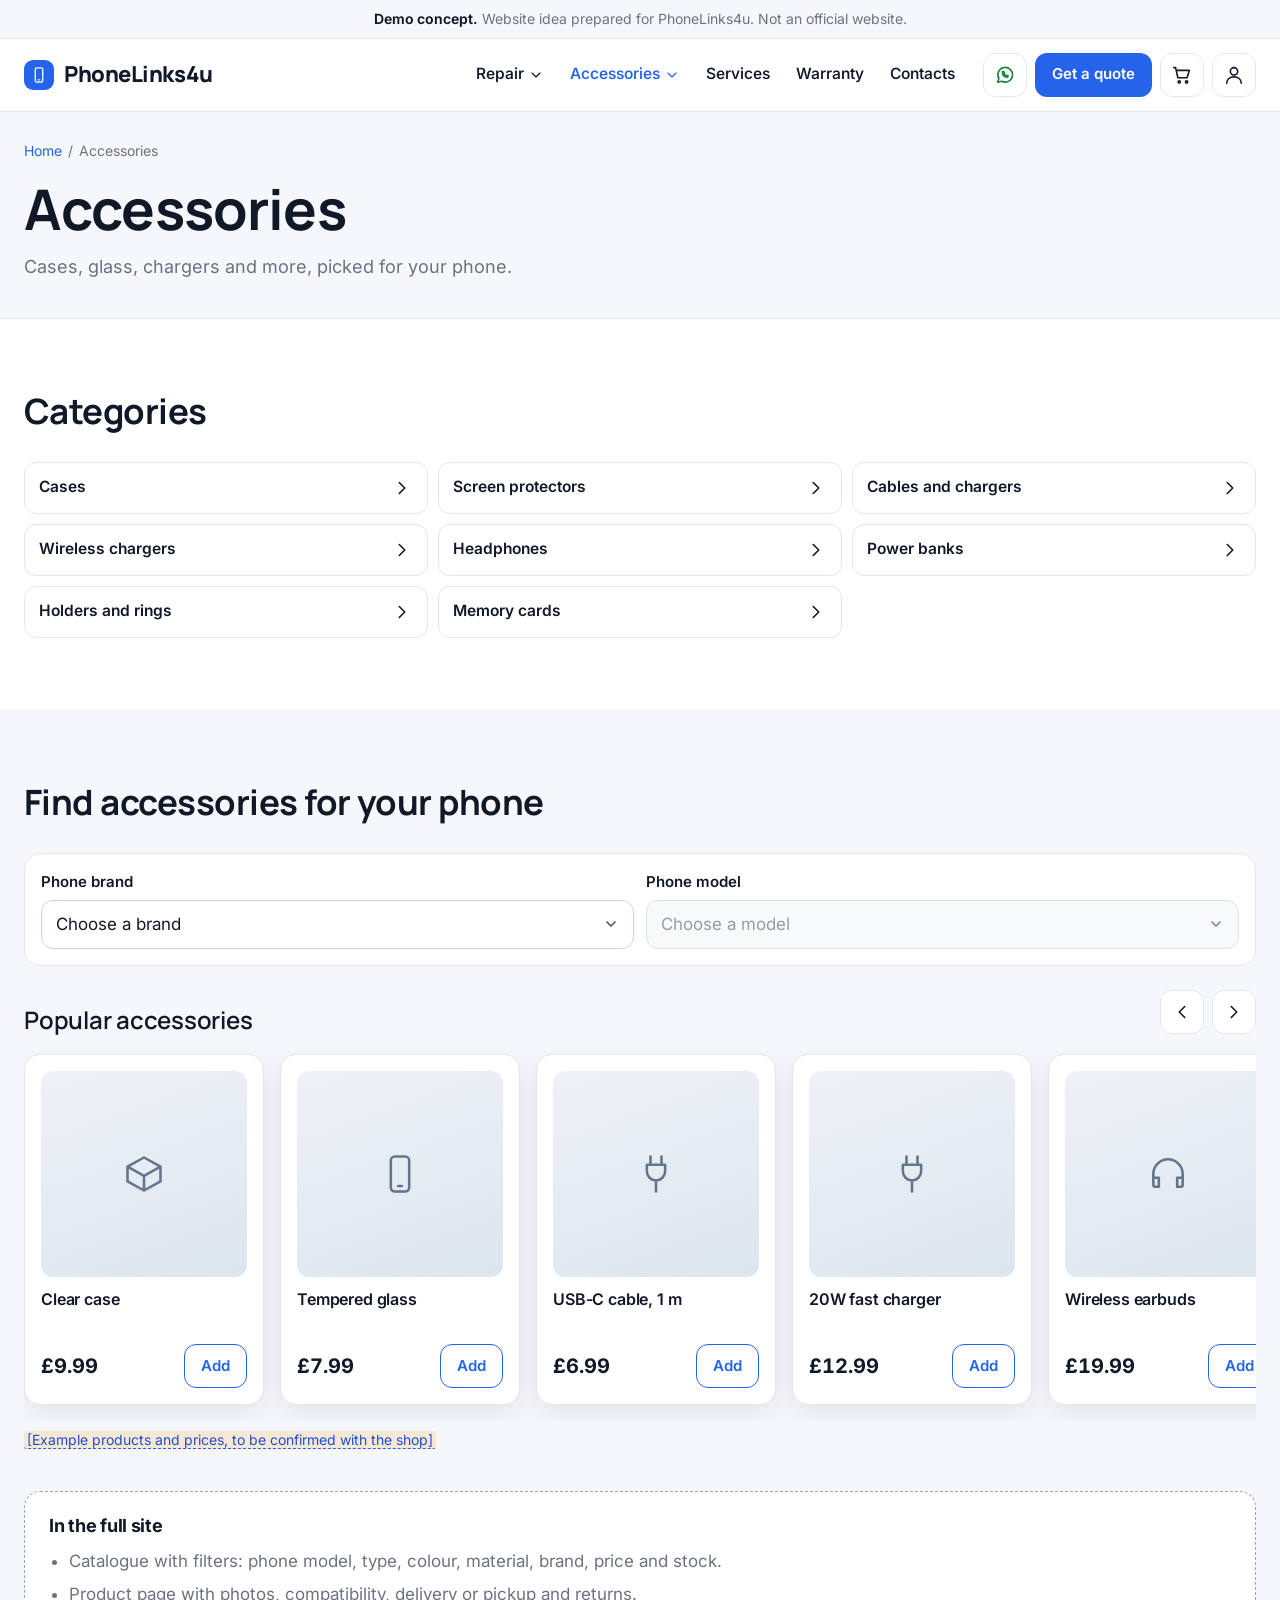
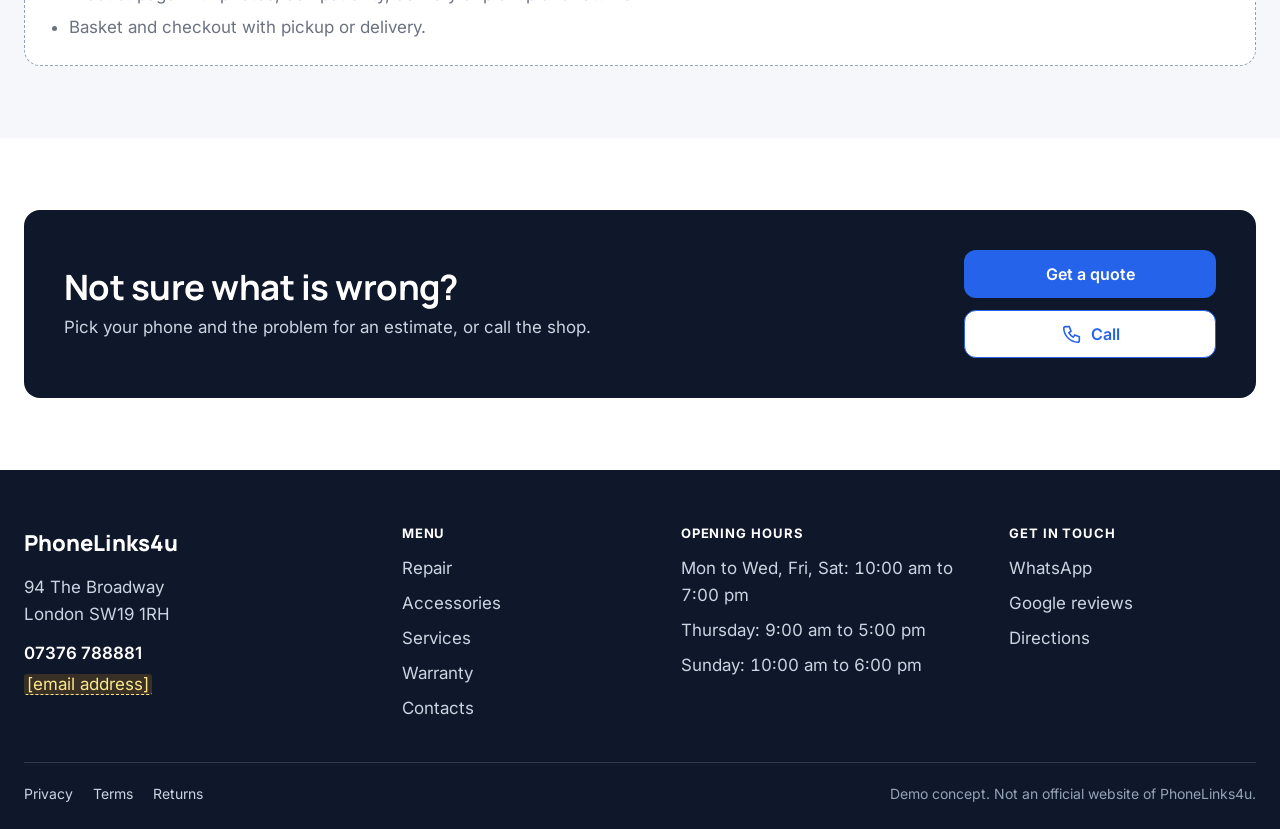
==== accessories/index.html @ e5e83dd7 "Add PhoneLinks4u demo static site for GitHub Pages. Co-authored-by: Cursor <cursoragent@cursor.com>" ====
<!doctype html>
<html lang="en-GB">
<head>
<meta charset="utf-8">
<meta name="viewport" content="width=device-width, initial-scale=1">
<meta name="robots" content="noindex, nofollow">
<meta name="theme-color" content="#0F172A">
<title>Accessories | PhoneLinks4u</title>
<meta name="description" content="Phone accessories at PhoneLinks4u in Wimbledon.">
<link rel="stylesheet" href="../assets/css/tokens.css">
<link rel="stylesheet" href="../assets/css/base.css">
</head>
<body>
<svg width="0" height="0" style="position:absolute" aria-hidden="true" focusable="false">
<symbol id="i-phone" viewBox="0 0 24 24"><path d="M5 4h4l2 5-2.5 1.5a11 11 0 0 0 5 5L15 13l5 2v4a2 2 0 0 1-2 2A16 16 0 0 1 3 6a2 2 0 0 1 2-2z"/></symbol>
<symbol id="i-screen" viewBox="0 0 24 24"><rect x="7" y="2.5" width="10" height="19" rx="2.2"/><path d="M11 18.5h2"/></symbol>
<symbol id="i-battery" viewBox="0 0 24 24"><rect x="2.5" y="8" width="16" height="9" rx="2"/><path d="M21.5 11v3M6 11v3"/></symbol>
<symbol id="i-plug" viewBox="0 0 24 24"><path d="M9 2.5v4.5M15 2.5v4.5M7 7h10v3.5a5 5 0 0 1-10 0V7zM12 15.5v6"/></symbol>
<symbol id="i-drop" viewBox="0 0 24 24"><path d="M12 3s6 6.5 6 11a6 6 0 0 1-12 0c0-4.5 6-11 6-11z"/></symbol>
<symbol id="i-camera" viewBox="0 0 24 24"><rect x="3" y="7" width="18" height="13" rx="2.2"/><circle cx="12" cy="13.5" r="3.5"/><path d="M8 7l1.5-3h5L16 7"/></symbol>
<symbol id="i-data" viewBox="0 0 24 24"><path d="M4 6c0-1.7 3.6-3 8-3s8 1.3 8 3-3.6 3-8 3-8-1.3-8-3zM4 6v6c0 1.7 3.6 3 8 3s8-1.3 8-3V6M4 12v6c0 1.7 3.6 3 8 3s8-1.3 8-3v-6"/></symbol>
<symbol id="i-back" viewBox="0 0 24 24"><path d="M12 3l9 5-9 5-9-5 9-5zM3 13l9 5 9-5"/></symbol>
<symbol id="i-shield" viewBox="0 0 24 24"><path d="M12 3l8 3v6c0 5-3.5 8-8 9-4.5-1-8-4-8-9V6l8-3zM9 12l2 2 4-4"/></symbol>
<symbol id="i-clock" viewBox="0 0 24 24"><circle cx="12" cy="12" r="9"/><path d="M12 7v5l3 2"/></symbol>
<symbol id="i-check" viewBox="0 0 24 24"><path d="M5 12.5l5 5 9-10.5"/></symbol>
<symbol id="i-tool" viewBox="0 0 24 24"><path d="M14.7 6.3a4 4 0 0 0-5 5L3 18l3 3 6.7-6.7a4 4 0 0 0 5-5l-3 3-2.5-.5-.5-2.5 3-3z"/></symbol>
<symbol id="i-cart" viewBox="0 0 24 24"><path d="M3 4h2l2.5 11h10L20 7H6.5"/><circle cx="9" cy="19.5" r="1.2"/><circle cx="17" cy="19.5" r="1.2"/></symbol>
<symbol id="i-user" viewBox="0 0 24 24"><circle cx="12" cy="8" r="4"/><path d="M4 21c0-4.4 3.6-7 8-7s8 2.6 8 7"/></symbol>
<symbol id="i-menu" viewBox="0 0 24 24"><path d="M4 7h16M4 12h16M4 17h16"/></symbol>
<symbol id="i-close" viewBox="0 0 24 24"><path d="M6 6l12 12M18 6L6 18"/></symbol>
<symbol id="i-chevron" viewBox="0 0 24 24"><path d="M6 9l6 6 6-6"/></symbol>
<symbol id="i-prev" viewBox="0 0 24 24"><path d="M15 6l-6 6 6 6"/></symbol>
<symbol id="i-next" viewBox="0 0 24 24"><path d="M9 6l6 6-6 6"/></symbol>
<symbol id="i-pin" viewBox="0 0 24 24"><path d="M12 21s7-6.2 7-11a7 7 0 1 0-14 0c0 4.8 7 11 7 11z"/><circle cx="12" cy="10" r="2.5"/></symbol>
<symbol id="i-star" viewBox="0 0 24 24"><polygon points="12 2.5 14.9 8.6 21.5 9.4 16.6 14 17.9 20.6 12 17.4 6.1 20.6 7.4 14 2.5 9.4 9.1 8.6"/></symbol>
<symbol id="i-upload" viewBox="0 0 24 24"><path d="M12 16V4M7 9l5-5 5 5M4 20h16"/></symbol>
<symbol id="i-box" viewBox="0 0 24 24"><path d="M3 8l9-5 9 5v8l-9 5-9-5V8zM3 8l9 5 9-5M12 13v8"/></symbol>
<symbol id="i-speaker" viewBox="0 0 24 24"><path d="M4 9v6h4l5 4V5L8 9H4zM16.5 8.5a5 5 0 0 1 0 7"/></symbol>
<symbol id="i-audio" viewBox="0 0 24 24"><path d="M4 14v-2a8 8 0 0 1 16 0v2M4 14h3v5H5a1 1 0 0 1-1-1v-4zM20 14h-3v5h2a1 1 0 0 0 1-1v-4z"/></symbol>
<symbol id="i-pound" viewBox="0 0 24 24"><path d="M17 7.5a4 4 0 0 0-8 1V13M6 13h8M7 19h11M9 13v6"/></symbol>
<symbol id="i-wa" viewBox="0 0 24 24"><path d="M4 20l1.3-4.2A8 8 0 1 1 8.4 18.8L4 20z"/><path d="M9.2 9.2c0 2.9 2.4 5.3 5.3 5.3l1-1.4-1.9-1-1 .8a3.4 3.4 0 0 1-1.7-1.7l.8-1-1-1.9-1.5 0z"/></symbol>
</svg>
<a class="skip" href="#main">Skip to content</a>
<div class="demo-bar"><strong>Demo concept.</strong> Website idea prepared for PhoneLinks4u. Not an official website.</div>
<header class="site-header">
  <div class="container header-row">
    <a class="brand" href="../index.html" aria-label="PhoneLinks4u, home"><span class="brand-mark"><svg class="i " aria-hidden="true"><use href="#i-screen"/></svg></span>PhoneLinks4u</a>
    <nav class="nav-desktop" aria-label="Main"><ul>
      <li class="nav-item" data-dropdown><button class="nav-trigger" type="button" aria-expanded="false" aria-controls="dd-repair">Repair <svg class="i " aria-hidden="true"><use href="#i-chevron"/></svg></button><div class="dropdown" id="dd-repair"><div class="col"><h3>By brand</h3><ul><li><a href="../repair/index.html#iphone">iPhone</a></li><li><a href="../repair/index.html#samsung">Samsung</a></li><li><a href="../repair/index.html#xiaomi">Xiaomi</a></li><li><a href="../repair/index.html#pixel">Google Pixel</a></li><li><a href="../repair/index.html#huawei">Huawei / Honor</a></li><li><a href="../repair/index.html#other">Other brand</a></li></ul></div><div class="col"><h3>By problem</h3><ul><li><a href="../repair/index.html#card-screen">Screen replacement</a></li><li><a href="../repair/index.html#card-battery">Battery replacement</a></li><li><a href="../repair/index.html#card-charging">Charging port repair</a></li><li><a href="../repair/index.html#card-water">Water damage repair</a></li><li><a href="../repair/index.html#card-camera">Camera replacement</a></li><li><a href="../repair/index.html#card-back">Back glass replacement</a></li><li><a href="../repair/index.html#card-audio">Speaker or microphone</a></li><li><a href="../repair/index.html#card-data">Data recovery</a></li></ul></div></div></li>
      <li class="nav-item" data-dropdown><button class="nav-trigger" type="button" aria-expanded="false" aria-controls="dd-acc" aria-current="page">Accessories <svg class="i " aria-hidden="true"><use href="#i-chevron"/></svg></button><div class="dropdown" id="dd-acc"><div class="col"><h3>By type</h3><ul><li><a href="../accessories/index.html#cat-0">Cases</a></li><li><a href="../accessories/index.html#cat-1">Screen protectors</a></li><li><a href="../accessories/index.html#cat-2">Cables and chargers</a></li><li><a href="../accessories/index.html#cat-3">Wireless chargers</a></li><li><a href="../accessories/index.html#cat-4">Headphones</a></li><li><a href="../accessories/index.html#cat-5">Power banks</a></li><li><a href="../accessories/index.html#cat-6">Holders and rings</a></li><li><a href="../accessories/index.html#cat-7">Memory cards</a></li></ul></div><div class="col"><h3>By phone</h3><ul><li><a href="../accessories/index.html#model">For iPhone</a></li><li><a href="../accessories/index.html#model">For Samsung</a></li><li><a href="../accessories/index.html#model">For Xiaomi</a></li><li><a href="../accessories/index.html#model">For Google Pixel</a></li><li><a href="../accessories/index.html#model">For Huawei / Honor</a></li></ul></div></div></li>
      <li class="nav-item"><a class="nav-link" href="../services/index.html">Services</a></li><li class="nav-item"><a class="nav-link" href="../warranty/index.html">Warranty</a></li><li class="nav-item"><a class="nav-link" href="../contact/index.html">Contacts</a></li>
    </ul></nav>
    <div class="header-actions">
      <a class="header-phone" href="tel:+447376788881"><svg class="i " aria-hidden="true"><use href="#i-phone"/></svg><span>07376 788881</span></a>
      <a class="icon-btn wa hide-sm" href="https://wa.me/447376788881" target="_blank" rel="noopener" aria-label="Message us on WhatsApp"><svg class="i " aria-hidden="true"><use href="#i-wa"/></svg></a>
      <a class="btn btn-primary btn-sm header-quote" href="../index.html#calculator">Get a quote</a>
      <a class="icon-btn header-cart" href="#" data-fullsite aria-label="Basket (part of the full site)" title="Basket: part of the full site"><svg class="i " aria-hidden="true"><use href="#i-cart"/></svg></a>
      <a class="icon-btn header-account" href="#" data-fullsite aria-label="Sign in (part of the full site)" title="Sign in: part of the full site"><svg class="i " aria-hidden="true"><use href="#i-user"/></svg></a>
      <button class="icon-btn burger" type="button" aria-label="Open menu" aria-expanded="false" aria-controls="drawer" data-open-drawer><svg class="i " aria-hidden="true"><use href="#i-menu"/></svg></button>
    </div>
  </div>
</header>
<div class="drawer" id="drawer" role="dialog" aria-modal="true" aria-label="Menu" hidden>
  <div class="drawer-top">
    <span class="brand"><span class="brand-mark"><svg class="i " aria-hidden="true"><use href="#i-screen"/></svg></span>PhoneLinks4u</span>
    <button class="icon-btn" type="button" aria-label="Close menu" data-close-drawer><svg class="i " aria-hidden="true"><use href="#i-close"/></svg></button>
  </div>
  <nav aria-label="Mobile"><ul>
    <li><a href="../repair/index.html">Repair <svg class="i " aria-hidden="true"><use href="#i-next"/></svg></a></li>
    <li><a href="../accessories/index.html" aria-current="page">Accessories <svg class="i " aria-hidden="true"><use href="#i-next"/></svg></a></li>
    <li><a href="../services/index.html">Services <svg class="i " aria-hidden="true"><use href="#i-next"/></svg></a></li>
    <li><a href="../warranty/index.html">Warranty <svg class="i " aria-hidden="true"><use href="#i-next"/></svg></a></li>
    <li><a href="../contact/index.html">Contacts <svg class="i " aria-hidden="true"><use href="#i-next"/></svg></a></li>
  </ul></nav>
  <div class="drawer-foot">
    <a class="btn btn-primary btn-block" href="../index.html#calculator">Get a repair quote</a>
    <a class="btn btn-secondary btn-block" href="tel:+447376788881"><svg class="i " aria-hidden="true"><use href="#i-phone"/></svg> Call 07376 788881</a>
    <a class="btn btn-wa btn-block" href="https://wa.me/447376788881" target="_blank" rel="noopener"><svg class="i " aria-hidden="true"><use href="#i-wa"/></svg> WhatsApp</a>
    <a class="btn btn-ghost btn-block" href="#" data-fullsite><svg class="i " aria-hidden="true"><use href="#i-user"/></svg> Sign in</a>
    <address>94 The Broadway<br>London SW19 1RH</address>
  </div>
</div>
<main id="main">

<section class="page-hero"><div class="container">
  <nav aria-label="Breadcrumb"><ol class="breadcrumbs" role="list"><li><a href="../index.html">Home</a></li><li aria-current="page">Accessories</li></ol></nav>
  <h1>Accessories</h1>
  <p>Cases, glass, chargers and more, picked for your phone.</p>
</div></section>
<section class="section"><div class="container">
  <div class="section-head"><h2>Categories</h2></div>
  <div class="link-grid"><a href="#" id="cat-0" data-fullsite><span>Cases</span><svg class="i " aria-hidden="true"><use href="#i-next"/></svg></a><a href="#" id="cat-1" data-fullsite><span>Screen protectors</span><svg class="i " aria-hidden="true"><use href="#i-next"/></svg></a><a href="#" id="cat-2" data-fullsite><span>Cables and chargers</span><svg class="i " aria-hidden="true"><use href="#i-next"/></svg></a><a href="#" id="cat-3" data-fullsite><span>Wireless chargers</span><svg class="i " aria-hidden="true"><use href="#i-next"/></svg></a><a href="#" id="cat-4" data-fullsite><span>Headphones</span><svg class="i " aria-hidden="true"><use href="#i-next"/></svg></a><a href="#" id="cat-5" data-fullsite><span>Power banks</span><svg class="i " aria-hidden="true"><use href="#i-next"/></svg></a><a href="#" id="cat-6" data-fullsite><span>Holders and rings</span><svg class="i " aria-hidden="true"><use href="#i-next"/></svg></a><a href="#" id="cat-7" data-fullsite><span>Memory cards</span><svg class="i " aria-hidden="true"><use href="#i-next"/></svg></a></div>
</div></section>
<section class="section section--alt"><div class="container">
  <div class="section-head"><h2>Find accessories for your phone</h2></div>
  <div data-acc>
    <div class="model-filter" id="model">
      <div class="field"><label for="a-brand">Phone brand</label><select id="a-brand" data-a-brand></select></div>
      <div class="field"><label for="a-model">Phone model</label><select id="a-model" data-a-model disabled></select></div>
    </div>
    <div data-carousel-wrap>
      <div class="section-head" style="margin-bottom:16px"><h3 data-acc-title>Popular accessories</h3>
        <div class="carousel-controls">
          <button class="icon-btn" type="button" aria-label="Previous products" data-carousel-dir="-1"><svg class="i " aria-hidden="true"><use href="#i-prev"/></svg></button>
          <button class="icon-btn" type="button" aria-label="Next products" data-carousel-dir="1"><svg class="i " aria-hidden="true"><use href="#i-next"/></svg></button>
        </div>
      </div>
      <div class="carousel" data-carousel tabindex="0" aria-label="Accessories">
<article class="card product" data-tpl="Clear case for {model}" data-generic="Clear case" data-specific="1">
  <div class="thumb" role="img" aria-label="Product photo placeholder"><svg class="i " aria-hidden="true"><use href="#i-box"/></svg></div>
  <span class="tag" data-fit hidden>Fits your phone</span>
  <h3 data-name>Clear case</h3>
  <div class="row"><span class="price">£9.99</span><button class="btn btn-secondary btn-sm" type="button" data-fullsite>Add</button></div>
</article>
<article class="card product" data-tpl="Tempered glass for {model}" data-generic="Tempered glass" data-specific="1">
  <div class="thumb" role="img" aria-label="Product photo placeholder"><svg class="i " aria-hidden="true"><use href="#i-screen"/></svg></div>
  <span class="tag" data-fit hidden>Fits your phone</span>
  <h3 data-name>Tempered glass</h3>
  <div class="row"><span class="price">£7.99</span><button class="btn btn-secondary btn-sm" type="button" data-fullsite>Add</button></div>
</article>
<article class="card product" data-tpl="USB-C cable, 1 m" data-generic="USB-C cable, 1 m" data-specific="0">
  <div class="thumb" role="img" aria-label="Product photo placeholder"><svg class="i " aria-hidden="true"><use href="#i-plug"/></svg></div>
  <span class="tag" data-fit hidden>Fits your phone</span>
  <h3 data-name>USB-C cable, 1 m</h3>
  <div class="row"><span class="price">£6.99</span><button class="btn btn-secondary btn-sm" type="button" data-fullsite>Add</button></div>
</article>
<article class="card product" data-tpl="20W fast charger" data-generic="20W fast charger" data-specific="0">
  <div class="thumb" role="img" aria-label="Product photo placeholder"><svg class="i " aria-hidden="true"><use href="#i-plug"/></svg></div>
  <span class="tag" data-fit hidden>Fits your phone</span>
  <h3 data-name>20W fast charger</h3>
  <div class="row"><span class="price">£12.99</span><button class="btn btn-secondary btn-sm" type="button" data-fullsite>Add</button></div>
</article>
<article class="card product" data-tpl="Wireless earbuds" data-generic="Wireless earbuds" data-specific="0">
  <div class="thumb" role="img" aria-label="Product photo placeholder"><svg class="i " aria-hidden="true"><use href="#i-audio"/></svg></div>
  <span class="tag" data-fit hidden>Fits your phone</span>
  <h3 data-name>Wireless earbuds</h3>
  <div class="row"><span class="price">£19.99</span><button class="btn btn-secondary btn-sm" type="button" data-fullsite>Add</button></div>
</article>
<article class="card product" data-tpl="Power bank 10,000 mAh" data-generic="Power bank 10,000 mAh" data-specific="0">
  <div class="thumb" role="img" aria-label="Product photo placeholder"><svg class="i " aria-hidden="true"><use href="#i-battery"/></svg></div>
  <span class="tag" data-fit hidden>Fits your phone</span>
  <h3 data-name>Power bank 10,000 mAh</h3>
  <div class="row"><span class="price">£17.99</span><button class="btn btn-secondary btn-sm" type="button" data-fullsite>Add</button></div>
</article>
<article class="card product" data-tpl="Phone ring holder" data-generic="Phone ring holder" data-specific="0">
  <div class="thumb" role="img" aria-label="Product photo placeholder"><svg class="i " aria-hidden="true"><use href="#i-box"/></svg></div>
  <span class="tag" data-fit hidden>Fits your phone</span>
  <h3 data-name>Phone ring holder</h3>
  <div class="row"><span class="price">£3.99</span><button class="btn btn-secondary btn-sm" type="button" data-fullsite>Add</button></div>
</article>
      </div>
    </div>
    <p class="caption" style="margin-top:8px"><span class="todo">[Example products and prices, to be confirmed with the shop]</span></p>
  </div>
  <aside class="plan"><h2>In the full site</h2><ul><li>Catalogue with filters: phone model, type, colour, material, brand, price and stock.</li><li>Product page with photos, compatibility, delivery or pickup and returns.</li><li>Basket and checkout with pickup or delivery.</li></ul></aside>
</div></section>
<section class="section"><div class="container"><div class="page-cta">
  <div><h2>Not sure what is wrong?</h2><p style="margin-top:8px">Pick your phone and the problem for an estimate, or call the shop.</p></div>
  <div class="cta-row" style="margin:0"><a class="btn btn-primary" href="../index.html#calculator">Get a quote</a><a class="btn btn-secondary" href="tel:+447376788881"><svg class="i " aria-hidden="true"><use href="#i-phone"/></svg> Call</a></div>
</div></div></section>

</main>
<footer class="site-footer">
  <div class="container">
    <div class="footer-grid">
      <div>
        <div class="footer-brand">PhoneLinks4u</div>
        <address style="margin-top:12px">94 The Broadway<br>London SW19 1RH</address>
        <p style="margin-top:12px"><a href="tel:+447376788881" style="font-weight:600;color:#fff">07376 788881</a></p>
        <p style="margin-top:4px"><span class="todo">[email address]</span></p>
      </div>
      <div><h2>Menu</h2><ul>
        <li><a href="../repair/index.html">Repair</a></li>
        <li><a href="../accessories/index.html">Accessories</a></li>
        <li><a href="../services/index.html">Services</a></li>
        <li><a href="../warranty/index.html">Warranty</a></li>
        <li><a href="../contact/index.html">Contacts</a></li>
      </ul></div>
      <div><h2>Opening hours</h2><ul style="font-variant-numeric:tabular-nums"><li>Mon to Wed, Fri, Sat: 10:00 am to 7:00 pm</li><li>Thursday: 9:00 am to 5:00 pm</li><li>Sunday: 10:00 am to 6:00 pm</li></ul></div>
      <div><h2>Get in touch</h2><ul>
        <li><a href="https://wa.me/447376788881" target="_blank" rel="noopener">WhatsApp</a></li>
        <li><a href="https://www.google.com/maps/place/?q=place_id:ChIJW7tWdm5xdkgRounIknlrPsY" target="_blank" rel="noopener">Google reviews</a></li>
        <li><a href="https://www.google.com/maps/dir/?api=1&destination=94+The+Broadway+London+SW19+1RH" target="_blank" rel="noopener">Directions</a></li>
      </ul></div>
    </div>
    <div class="footer-bottom">
      <ul><li><a href="#" data-fullsite>Privacy</a></li><li><a href="#" data-fullsite>Terms</a></li><li><a href="#" data-fullsite>Returns</a></li></ul>
      <span>Demo concept. Not an official website of PhoneLinks4u.</span>
    </div>
  </div>
</footer>
<nav class="mobile-bar" aria-label="Quick actions">
  <a href="tel:+447376788881"><svg class="i " aria-hidden="true"><use href="#i-phone"/></svg><span>Call</span></a>
  <a class="is-primary" href="../index.html#calculator"><svg class="i " aria-hidden="true"><use href="#i-tool"/></svg><span>Repair</span></a>
  <a href="../accessories/index.html"><svg class="i " aria-hidden="true"><use href="#i-box"/></svg><span>Shop</span></a>
  <a href="#" data-fullsite><svg class="i " aria-hidden="true"><use href="#i-cart"/></svg><span>Basket</span></a>
  <a href="#" data-fullsite><svg class="i " aria-hidden="true"><use href="#i-user"/></svg><span>Profile</span></a>
</nav>
<div class="toast" role="status" aria-live="polite"></div>
<script src="../assets/js/config.js"></script>
<script src="../assets/js/site.js" defer></script>
<script src="../assets/js/calc.js" defer></script>
</body>
</html>
---- assets/css/tokens.css ----
/* Design tokens. Generated from the client config (theme block). */

@font-face { font-family: "Inter"; font-weight: 100 900; font-style: normal; font-display: swap; src: url("../fonts/inter-latin-wght-normal.woff2") format("woff2"); }
@font-face { font-family: "Manrope"; font-weight: 200 800; font-style: normal; font-display: swap; src: url("../fonts/manrope-latin-wght-normal.woff2") format("woff2"); }

:root {
  color-scheme: light;
  --c-bg: #FFFFFF;
  --c-alt: #F5F7FA;
  --c-text: #111827;
  --c-muted: #6B7280;
  --c-border: #E5E7EB;
  --c-dark: #0F172A;
  --c-dark2: #1E293B;
  --c-accent: #2563EB;
  --c-accent-hover: #1D4ED8;
  --c-accent-soft: #EAF1FF;
  --c-success: #16A34A;
  --c-success-text: #15803D;
  --c-warning: #F59E0B;
  --c-error: #DC2626;
  --warning-rgb: 245 158 11;

  --r-sm: 8px;
  --r-md: 12px;
  --r-lg: 16px;
  --shadow: 0 8px 24px rgb(15 23 42 / .08);
  --shadow-lg: 0 16px 40px rgb(15 23 42 / .12);

  --font-ui: "Inter", system-ui, -apple-system, "Segoe UI", sans-serif;
  --font-display: "Manrope", "Inter", system-ui, sans-serif;

  --fs-h1: clamp(2rem, 1.2rem + 3.4vw, 3.5rem);
  --fs-h2: clamp(1.625rem, 1.3rem + 1.1vw, 2.5rem);
  --fs-h3: clamp(1.25rem, 1.1rem + .5vw, 1.625rem);
  --fs-body: clamp(1rem, .96rem + .12vw, 1.125rem);
  --fs-small: .875rem;

  --gutter: 16px;
  --container: 1240px;
}
@media (min-width: 768px) { :root { --gutter: 24px; } }
---- assets/css/base.css ----
/* Phone repair template: base, layout and components. Tokens live in tokens.css */

*, *::before, *::after { box-sizing: border-box; }
* { margin: 0; }
html { scroll-behavior: smooth; -webkit-text-size-adjust: 100%; scroll-padding-top: 88px; }
body {
  background: var(--c-bg); color: var(--c-text);
  font-family: var(--font-ui); font-size: var(--fs-body); line-height: 1.6;
  -webkit-font-smoothing: antialiased; text-rendering: optimizeLegibility;
  padding-bottom: 76px;
}
img, svg { display: block; max-width: 100%; }
[hidden] { display: none !important; }
a { color: inherit; }
button, input, select, textarea { font: inherit; color: inherit; }
ul[role="list"], ol[role="list"] { list-style: none; padding: 0; }

h1, h2, h3 { font-family: var(--font-display); line-height: 1.12; letter-spacing: -0.015em; text-wrap: balance; }
h1 { font-size: var(--fs-h1); font-weight: 700; }
h2 { font-size: var(--fs-h2); font-weight: 700; }
h3 { font-size: var(--fs-h3); font-weight: 600; letter-spacing: -0.01em; }
p { max-width: 64ch; }
.caption { font-size: var(--fs-small); color: var(--c-muted); }
.muted { color: var(--c-muted); }

:focus-visible { outline: 3px solid var(--c-accent); outline-offset: 2px; border-radius: 6px; }
.on-dark :focus-visible, .site-footer :focus-visible, .hero :focus-visible { outline-color: #93B4FF; }

.skip { position: absolute; left: 16px; top: -80px; z-index: 300; background: var(--c-accent); color: #fff; padding: 12px 18px; border-radius: var(--r-md); font-weight: 600; text-decoration: none; }
.skip:focus { top: 16px; }

.container { width: min(100% - 2 * var(--gutter), var(--container)); margin-inline: auto; }
.section { padding-block: 56px; }
.section--alt { background: var(--c-alt); }
.section-head { display: flex; flex-wrap: wrap; align-items: end; justify-content: space-between; gap: 16px 24px; margin-bottom: 32px; }
.section-head p { margin-top: 8px; color: var(--c-muted); }

.todo { color: var(--c-accent-hover); border-bottom: 1px dashed var(--c-accent); background: rgb(var(--warning-rgb) / .16); border-radius: 3px; padding: 0 3px; }
.split > *, .loc-grid > *, .hero-grid > *, .calc-layout > * { min-width: 0; }

/* Icons */
.i { width: 22px; height: 22px; flex: none; fill: none; stroke: currentColor; stroke-width: 1.75; stroke-linecap: round; stroke-linejoin: round; }
.i-fill { fill: currentColor; stroke: none; }

/* Buttons */
.btn {
  display: inline-flex; align-items: center; justify-content: center; gap: 8px;
  min-height: 48px; padding: 0 22px; border: 1.5px solid transparent; border-radius: var(--r-md);
  font-family: var(--font-ui); font-weight: 600; font-size: 1rem; line-height: 1.1; text-decoration: none; cursor: pointer;
  transition: background-color .15s, border-color .15s, color .15s, box-shadow .15s, transform .05s; position: relative;
}
.btn:active { transform: translateY(1px); }
.btn-primary { background: var(--c-accent); color: #fff; }
.btn-primary:hover { background: var(--c-accent-hover); box-shadow: var(--shadow); }
.btn-secondary { background: #fff; color: var(--c-accent); border-color: var(--c-accent); }
.btn-secondary:hover { background: var(--c-accent-soft); }
.btn-wa { background: var(--c-success-text); color: #fff; }
.btn-wa:hover { background: #166534; }
.btn-ghost { background: transparent; color: var(--c-text); border-color: var(--c-border); }
.btn-ghost:hover { background: var(--c-alt); border-color: var(--c-muted); }
.btn-sm { min-height: 44px; padding: 0 16px; font-size: .9375rem; }
.btn-block { width: 100%; }
.btn[disabled], .btn.is-disabled { opacity: .5; cursor: not-allowed; box-shadow: none; transform: none; }
.btn.is-loading { color: transparent; pointer-events: none; }
.btn.is-loading::after { content: ""; position: absolute; width: 18px; height: 18px; border: 2.5px solid #fff; border-right-color: transparent; border-radius: 50%; animation: spin .7s linear infinite; }
@keyframes spin { to { transform: rotate(360deg); } }

/* Demo notice */
.demo-bar { background: var(--c-alt); border-bottom: 1px solid var(--c-border); color: var(--c-muted); font-size: var(--fs-small); line-height: 1.4; padding: 9px var(--gutter); text-align: center; }
.demo-bar strong { color: var(--c-text); font-weight: 650; }

/* Header */
.site-header { position: sticky; top: 0; z-index: 60; background: rgb(255 255 255 / .96); backdrop-filter: blur(10px); -webkit-backdrop-filter: blur(10px); border-bottom: 1px solid var(--c-border); }
.header-row { display: flex; align-items: center; gap: 16px; min-height: 72px; }
.brand { display: inline-flex; align-items: center; gap: 10px; font-family: var(--font-display); font-weight: 800; font-size: 1.375rem; letter-spacing: -0.02em; text-decoration: none; margin-right: auto; white-space: nowrap; }
.brand-mark { width: 30px; height: 30px; border-radius: 9px; background: var(--c-accent); color: #fff; display: grid; place-items: center; }
.brand-mark .i { width: 18px; height: 18px; }
.nav-desktop { display: none; }
.nav-desktop > ul { display: flex; gap: 2px; list-style: none; padding: 0; }
.nav-item { position: relative; }
.nav-link, .nav-trigger {
  display: inline-flex; align-items: center; gap: 4px; min-height: 44px; padding: 0 12px; border: 0; background: transparent;
  color: var(--c-text); text-decoration: none; font-weight: 550; font-size: .9688rem; cursor: pointer; border-radius: var(--r-sm);
}
.nav-link:hover, .nav-trigger:hover, .nav-item.is-open > .nav-trigger { background: var(--c-alt); }
.nav-link[aria-current="page"], .nav-trigger[aria-current="page"] { color: var(--c-accent); }
.nav-trigger .i { width: 16px; height: 16px; transition: transform .15s; }
.nav-item.is-open > .nav-trigger .i { transform: rotate(180deg); }
.dropdown {
  position: absolute; left: 0; top: calc(100% + 6px); min-width: 480px; display: none; gap: 8px 32px; grid-template-columns: 1fr 1fr;
  background: #fff; border: 1px solid var(--c-border); border-radius: var(--r-lg); box-shadow: var(--shadow-lg); padding: 20px 24px; z-index: 70;
}
.nav-item.is-open > .dropdown { display: grid; }
.dropdown h3 { font-family: var(--font-ui); font-size: .75rem; font-weight: 700; text-transform: uppercase; letter-spacing: .06em; color: var(--c-muted); margin-bottom: 8px; }
.dropdown ul { list-style: none; padding: 0; display: grid; gap: 2px; align-content: start; }
.dropdown a { display: block; padding: 8px 10px; margin-inline: -10px; border-radius: var(--r-sm); text-decoration: none; font-size: .9688rem; }
.dropdown a:hover { background: var(--c-accent-soft); color: var(--c-accent-hover); }
.header-actions { display: flex; align-items: center; gap: 8px; }
.header-phone { display: none; align-items: center; gap: 8px; min-height: 44px; padding: 0 8px; text-decoration: none; font-weight: 650; font-variant-numeric: tabular-nums; }
.header-phone:hover { color: var(--c-accent); }
.icon-btn { display: inline-flex; align-items: center; justify-content: center; width: 44px; height: 44px; border: 1px solid var(--c-border); border-radius: var(--r-md); background: #fff; color: var(--c-text); cursor: pointer; text-decoration: none; }
.icon-btn:hover { background: var(--c-alt); border-color: var(--c-muted); }
.icon-btn.wa { color: var(--c-success-text); }
.hide-sm { display: none; }

/* Drawer */
.drawer { position: fixed; inset: 0; z-index: 100; background: #fff; padding: 16px var(--gutter) 40px; overflow-y: auto; display: flex; flex-direction: column; }
.drawer[hidden] { display: none; }
.drawer-top { display: flex; align-items: center; justify-content: space-between; min-height: 56px; }
.drawer nav ul { list-style: none; padding: 0; margin-top: 16px; }
.drawer nav a { display: flex; align-items: center; justify-content: space-between; min-height: 60px; border-bottom: 1px solid var(--c-border); font-family: var(--font-display); font-size: 1.5rem; font-weight: 700; text-decoration: none; }
.drawer nav a[aria-current="page"] { color: var(--c-accent); }
.drawer-foot { margin-top: auto; padding-top: 32px; display: grid; gap: 12px; }
.drawer-foot address { font-style: normal; color: var(--c-muted); }

/* Mobile action bar */
.mobile-bar { position: fixed; left: 0; right: 0; bottom: 0; z-index: 55; display: grid; grid-template-columns: repeat(5, 1fr); gap: 4px; padding: 6px 8px calc(6px + env(safe-area-inset-bottom)); background: rgb(255 255 255 / .98); border-top: 1px solid var(--c-border); box-shadow: 0 -6px 20px rgb(15 23 42 / .06); }
.mobile-bar a { display: flex; flex-direction: column; align-items: center; justify-content: center; gap: 2px; min-height: 54px; border-radius: var(--r-sm); text-decoration: none; font-size: .75rem; font-weight: 600; color: var(--c-muted); }
.mobile-bar a .i { width: 22px; height: 22px; }
.mobile-bar a.is-primary { color: #fff; background: var(--c-accent); }
.mobile-bar a:hover { color: var(--c-accent); }
.mobile-bar a.is-primary:hover { color: #fff; }

/* Hero */
.hero { background: radial-gradient(900px 420px at 85% -10%, rgb(37 99 235 / .45), transparent 60%), radial-gradient(600px 300px at 0% 100%, rgb(37 99 235 / .18), transparent 70%), var(--c-dark); color: #fff; padding-block: 40px 56px; position: relative; overflow: hidden; }
.hero::before { content: ""; position: absolute; inset: 0; background-image: linear-gradient(rgb(255 255 255 / .04) 1px, transparent 1px), linear-gradient(90deg, rgb(255 255 255 / .04) 1px, transparent 1px); background-size: 48px 48px; mask-image: linear-gradient(180deg, #000, transparent 85%); -webkit-mask-image: linear-gradient(180deg, #000, transparent 85%); pointer-events: none; }
.hero-grid { position: relative; display: grid; gap: 32px; align-items: center; }
.hero h1 { max-width: 20ch; }
.hero-sub { margin-top: 16px; font-size: clamp(1.0625rem, 1rem + .35vw, 1.25rem); color: #CBD5E1; max-width: 46ch; line-height: 1.55; }
.hero-links { display: flex; flex-wrap: wrap; gap: 12px; margin-top: 24px; }
.hero-links .btn { flex: 1 1 180px; }
.trust { display: grid; grid-template-columns: 1fr 1fr; gap: 12px 16px; margin-top: 32px; padding: 20px 0 0; border-top: 1px solid rgb(255 255 255 / .14); list-style: none; }
.trust li { display: flex; align-items: center; gap: 10px; font-size: .9375rem; color: #E2E8F0; line-height: 1.35; }
.trust .i { color: #93B4FF; width: 20px; height: 20px; }
.trust a { text-decoration-color: #93B4FF; text-underline-offset: 3px; }
.trust .todo { color: #FDE68A; border-bottom-color: #FDE68A; background: rgb(245 158 11 / .18); }
.stars { display: inline-flex; gap: 2px; color: var(--c-warning); }
.stars .i { width: 16px; height: 16px; }
.status { display: inline-flex; align-items: center; gap: 8px; }
.status::before { content: ""; width: 9px; height: 9px; border-radius: 50%; background: var(--c-muted); flex: none; }
.status[data-state="open"]::before { background: var(--c-success); }
.status[data-state="closed"]::before { background: var(--c-error); }

/* Quick quote card in hero */
.quick { background: #fff; color: var(--c-text); border-radius: var(--r-lg); padding: 24px; box-shadow: 0 24px 60px rgb(2 6 23 / .45); }
.quick h2 { font-size: 1.375rem; margin-bottom: 4px; }
.quick p { color: var(--c-muted); font-size: .9375rem; margin-bottom: 16px; }

/* Fields */
.field { display: grid; gap: 6px; margin-bottom: 14px; }
.field label, .field .label { font-weight: 600; font-size: .9375rem; }
.field input, .field select, .field textarea { width: 100%; min-height: 48px; padding: 10px 14px; background: #fff; border: 1.5px solid #CBD5E1; border-radius: var(--r-md); transition: border-color .15s, box-shadow .15s; }
.field textarea { min-height: 96px; resize: vertical; }
.field select { appearance: none; -webkit-appearance: none; padding-right: 40px; background-image: url("data:image/svg+xml,%3Csvg xmlns='http://www.w3.org/2000/svg' width='16' height='16' viewBox='0 0 24 24' fill='none' stroke='%23475569' stroke-width='2.5' stroke-linecap='round' stroke-linejoin='round'%3E%3Cpath d='M6 9l6 6 6-6'/%3E%3C/svg%3E"); background-repeat: no-repeat; background-position: right 14px center; }
.field input:hover, .field select:hover, .field textarea:hover { border-color: #94A3B8; }
.field input:focus-visible, .field select:focus-visible, .field textarea:focus-visible { outline: none; border-color: var(--c-accent); box-shadow: 0 0 0 3px rgb(37 99 235 / .25); }
.field select:disabled { background-color: var(--c-alt); color: var(--c-muted); cursor: not-allowed; }
.field .hint { font-size: var(--fs-small); color: var(--c-muted); }
.field .error { display: none; font-size: var(--fs-small); color: var(--c-error); font-weight: 600; }
.field.is-invalid input, .field.is-invalid select, .field.is-invalid textarea { border-color: var(--c-error); }
.field.is-invalid .error { display: block; }
.check { display: flex; align-items: flex-start; gap: 10px; font-size: .9375rem; margin-bottom: 16px; }
.check input { width: 20px; height: 20px; margin-top: 2px; accent-color: var(--c-accent); flex: none; }

/* Repair cards */
.card { background: #fff; border: 1px solid var(--c-border); border-radius: var(--r-lg); box-shadow: var(--shadow); padding: 24px; }
.repair-grid { display: grid; gap: 16px; grid-template-columns: 1fr; }
.repair-card { display: flex; flex-direction: column; gap: 12px; }
.repair-card .ico { width: 48px; height: 48px; border-radius: var(--r-md); background: var(--c-accent-soft); color: var(--c-accent); display: grid; place-items: center; }
.repair-card h3 { font-size: 1.25rem; }
.repair-card p { color: var(--c-muted); font-size: .9688rem; }
.price { font-family: var(--font-ui); font-weight: 700; font-size: 1.25rem; font-variant-numeric: tabular-nums; }
.meta { display: flex; flex-wrap: wrap; align-items: baseline; justify-content: space-between; gap: 4px 12px; margin-top: auto; padding-top: 12px; border-top: 1px solid var(--c-border); }
.meta .caption { text-align: right; }

/* Calculator */
.calc { background: #fff; border: 1px solid var(--c-border); border-radius: var(--r-lg); box-shadow: var(--shadow-lg); overflow: hidden; }
.calc-steps { display: grid; grid-template-columns: repeat(3, 1fr); background: var(--c-alt); border-bottom: 1px solid var(--c-border); list-style: none; padding: 0; }
.calc-steps li { display: flex; align-items: center; justify-content: center; gap: 8px; padding: 14px 8px; font-size: .875rem; font-weight: 600; color: var(--c-muted); border-bottom: 3px solid transparent; }
.calc-steps li span { display: inline-grid; place-items: center; width: 24px; height: 24px; border-radius: 50%; background: #E2E8F0; color: #334155; font-size: .8125rem; }
.calc-steps li.is-active { color: var(--c-text); border-bottom-color: var(--c-accent); }
.calc-steps li.is-active span { background: var(--c-accent); color: #fff; }
.calc-steps li.is-done span { background: var(--c-success-text); color: #fff; }
.calc-body { padding: 24px; display: grid; gap: 28px; }
.calc-group h3 { font-size: 1.125rem; margin-bottom: 12px; display: flex; align-items: center; gap: 8px; }
.chips { display: flex; flex-wrap: wrap; gap: 8px; }
.chip { min-height: 44px; padding: 0 16px; border: 1.5px solid var(--c-border); border-radius: 999px; background: #fff; font-weight: 600; font-size: .9375rem; cursor: pointer; transition: all .15s; }
.chip:hover { border-color: var(--c-accent); color: var(--c-accent); }
.chip[aria-pressed="true"] { background: var(--c-accent); border-color: var(--c-accent); color: #fff; }
.fault-grid { display: grid; gap: 10px; grid-template-columns: 1fr; }
.fault { display: flex; align-items: center; gap: 12px; text-align: left; padding: 12px 14px; min-height: 64px; border: 1.5px solid var(--c-border); border-radius: var(--r-md); background: #fff; cursor: pointer; transition: all .15s; }
.fault:hover { border-color: var(--c-accent); }
.fault[aria-pressed="true"] { border-color: var(--c-accent); background: var(--c-accent-soft); box-shadow: 0 0 0 1px var(--c-accent); }
.fault .ico { width: 40px; height: 40px; border-radius: 10px; background: var(--c-accent-soft); color: var(--c-accent); display: grid; place-items: center; flex: none; }
.fault[aria-pressed="true"] .ico { background: var(--c-accent); color: #fff; }
.fault[aria-pressed="true"] small { color: #475569; }
.fault strong { display: block; font-size: .9688rem; line-height: 1.25; }
.fault small { color: var(--c-muted); font-size: .8125rem; line-height: 1.3; display: block; }
.group-locked { opacity: .5; pointer-events: none; }
.result { border-radius: var(--r-lg); background: var(--c-dark); color: #fff; padding: 24px; display: grid; gap: 16px; }
.result[hidden] { display: none; }
.result .label { color: #93B4FF; font-size: .8125rem; font-weight: 700; text-transform: uppercase; letter-spacing: .06em; }
.result .big { font-family: var(--font-display); font-size: clamp(1.75rem, 1.4rem + 1.4vw, 2.5rem); font-weight: 800; line-height: 1.1; }
.result .when { color: #CBD5E1; }
.result .note { color: #94A3B8; font-size: var(--fs-small); max-width: none; }
.result-grid { display: grid; gap: 4px; }
.book { border-top: 1px solid var(--c-border); padding-top: 24px; }
.book[hidden] { display: none; }
.book h3 { font-size: 1.125rem; margin-bottom: 12px; }
.book-actions { display: grid; gap: 10px; }
.success-box { display: none; align-items: flex-start; gap: 10px; background: #F0FDF4; border: 1px solid #86EFAC; color: #14532D; border-radius: var(--r-md); padding: 14px 16px; margin-bottom: 16px; font-weight: 600; }
.success-box.is-visible { display: flex; }
.reset { background: none; border: 0; padding: 0; color: var(--c-accent); font-weight: 600; cursor: pointer; text-decoration: underline; text-underline-offset: 3px; justify-self: start; min-height: 32px; }
.calc-side { display: grid; gap: 16px; align-content: start; }
.calc-side .card { padding: 20px; }

/* Why */
.why-grid { display: grid; gap: 16px; grid-template-columns: 1fr; }
.why-card { display: flex; gap: 16px; align-items: flex-start; }
.why-card .ico { width: 44px; height: 44px; border-radius: var(--r-md); background: var(--c-accent-soft); color: var(--c-accent); display: grid; place-items: center; flex: none; }
.why-card h3 { font-size: 1.125rem; margin-bottom: 4px; }
.why-card p { color: var(--c-muted); font-size: .9688rem; }

/* Product carousel */
.model-filter { display: grid; gap: 12px; grid-template-columns: 1fr; background: #fff; border: 1px solid var(--c-border); border-radius: var(--r-lg); padding: 16px; margin-bottom: 24px; }
.model-filter .field { margin: 0; }
.carousel { display: flex; gap: 16px; overflow-x: auto; scroll-snap-type: x mandatory; padding: 4px 2px 16px; scrollbar-width: thin; scrollbar-color: #CBD5E1 transparent; }
.carousel > * { scroll-snap-align: start; }
.carousel-controls { display: none; gap: 8px; }
.product { flex: 0 0 min(72%, 240px); display: flex; flex-direction: column; gap: 12px; padding: 16px; }
.product .thumb { aspect-ratio: 1; border-radius: var(--r-md); background: linear-gradient(160deg, #EEF2F7, #DDE5F0); color: #64748B; display: grid; place-items: center; }
.product .thumb .i { width: 44px; height: 44px; stroke-width: 1.4; }
.product h3 { font-family: var(--font-ui); font-size: 1rem; font-weight: 600; line-height: 1.35; min-height: 2.7em; }
.product .row { display: flex; align-items: center; justify-content: space-between; gap: 8px; margin-top: auto; }
.tag { display: inline-block; font-size: .75rem; font-weight: 700; padding: 3px 8px; border-radius: 999px; background: #FEF3C7; color: #78350F; }

/* Steps */
.steps { display: grid; gap: 16px; grid-template-columns: 1fr; list-style: none; padding: 0; counter-reset: s; }
.steps li { counter-increment: s; position: relative; padding: 20px 20px 20px 72px; background: #fff; border: 1px solid var(--c-border); border-radius: var(--r-lg); box-shadow: var(--shadow); }
.steps li::before { content: counter(s); position: absolute; left: 20px; top: 20px; width: 36px; height: 36px; border-radius: 50%; background: var(--c-accent); color: #fff; display: grid; place-items: center; font-weight: 800; font-family: var(--font-display); }
.steps h3 { font-size: 1.125rem; margin-bottom: 4px; }
.steps p { color: var(--c-muted); font-size: .9688rem; }

/* Reviews */
.review-head { display: flex; flex-wrap: wrap; align-items: center; gap: 8px 24px; }
.review-score { font-family: var(--font-display); font-size: 3.5rem; line-height: 1; font-weight: 800; }
.review-count { font-size: var(--fs-small); color: var(--c-muted); margin-top: 4px; }
.review-count strong { color: var(--c-text); }
.review { flex: 0 0 min(86%, 440px); display: flex; flex-direction: column; gap: 14px; }
.review blockquote { font-size: 1.125rem; line-height: 1.5; font-weight: 500; }
.review footer { margin-top: auto; }
.strip { display: grid; grid-template-columns: repeat(3, 1fr); gap: 8px; margin-top: 24px; }
.photo-slot { aspect-ratio: 1; border-radius: var(--r-md); background: linear-gradient(160deg, #EEF2F7, #DDE5F0); border: 1px dashed #94A3B8; display: grid; place-items: center; color: #64748B; font-size: .8125rem; text-align: center; padding: 8px; }
.review-actions { display: flex; flex-wrap: wrap; gap: 12px; margin-top: 20px; }

/* Local */
.loc-grid { display: grid; gap: 24px; }
.loc-card { padding: 24px; }
.loc-card address { font-style: normal; font-size: 1.125rem; font-weight: 600; margin-block: 12px 16px; }
.hours { width: 100%; border-collapse: collapse; margin-bottom: 20px; font-variant-numeric: tabular-nums; }
.hours th, .hours td { text-align: left; padding: 9px 0; border-bottom: 1px solid var(--c-border); font-weight: 400; }
.hours td { text-align: right; }
.hours tr.is-today th, .hours tr.is-today td { font-weight: 700; color: var(--c-accent); }
.loc-actions { display: flex; flex-wrap: wrap; gap: 10px; }
.loc-actions .btn { flex: 1 1 120px; padding: 0 14px; }
.map-frame { min-height: 320px; border-radius: var(--r-lg); overflow: hidden; border: 1px solid var(--c-border); background: var(--c-alt); box-shadow: var(--shadow); }
.map-frame iframe { width: 100%; height: 100%; min-height: 320px; border: 0; }

/* FAQ */
.faq { display: grid; gap: 10px; max-width: 860px; }
.faq details { background: #fff; border: 1px solid var(--c-border); border-radius: var(--r-md); }
.faq summary { display: flex; align-items: center; justify-content: space-between; gap: 16px; min-height: 60px; padding: 12px 20px; font-weight: 650; cursor: pointer; list-style: none; }
.faq summary::-webkit-details-marker { display: none; }
.faq summary .i { transition: transform .2s; color: var(--c-muted); }
.faq details[open] summary .i { transform: rotate(180deg); }
.faq .answer { padding: 0 20px 18px; color: var(--c-muted); }
.faq .answer a { color: var(--c-accent); font-weight: 600; }

/* Inner pages */
.page-hero { background: var(--c-alt); border-bottom: 1px solid var(--c-border); padding-block: 28px 36px; }
.page-hero p { margin-top: 12px; color: var(--c-muted); font-size: 1.125rem; }
.breadcrumbs { display: flex; flex-wrap: wrap; gap: 6px; list-style: none; padding: 0; margin-bottom: 16px; font-size: var(--fs-small); color: var(--c-muted); }
.breadcrumbs li + li::before { content: "/"; margin-right: 6px; }
.breadcrumbs a { text-decoration: none; color: var(--c-accent); }
.plan { margin-top: 40px; border: 1.5px dashed #94A3B8; border-radius: var(--r-lg); padding: 24px; background: #fff; }
.plan h2 { font-size: 1.125rem; margin-bottom: 12px; font-family: var(--font-ui); font-weight: 700; }
.plan ul { padding-left: 20px; display: grid; gap: 6px; color: var(--c-muted); }
.page-cta { background: var(--c-dark); color: #fff; border-radius: var(--r-lg); padding: 32px 24px; display: grid; gap: 16px; }
.page-cta p { color: #CBD5E1; }
.cta-row { display: flex; flex-wrap: wrap; gap: 12px; }
.cta-row .btn { flex: 1 1 200px; }
.link-grid { display: grid; gap: 10px; grid-template-columns: 1fr 1fr; }
.link-grid a { display: flex; align-items: center; justify-content: space-between; gap: 8px; min-height: 52px; padding: 10px 14px; border: 1px solid var(--c-border); border-radius: var(--r-md); background: #fff; text-decoration: none; font-weight: 600; font-size: .9688rem; }
.link-grid a:hover { border-color: var(--c-accent); color: var(--c-accent); }
.split { display: grid; gap: 32px; }
.form { background: #fff; border: 1px solid var(--c-border); border-radius: var(--r-lg); box-shadow: var(--shadow); padding: 24px; }

/* Footer */
.site-footer { background: var(--c-dark); color: #CBD5E1; padding-block: 56px 24px; }
.site-footer h2 { font-family: var(--font-ui); font-size: .8125rem; font-weight: 700; text-transform: uppercase; letter-spacing: .07em; color: #fff; margin-bottom: 14px; }
.site-footer a { color: #CBD5E1; text-decoration: none; }
.site-footer a:hover { color: #fff; text-decoration: underline; }
.site-footer ul { list-style: none; padding: 0; display: grid; gap: 8px; }
.site-footer address { font-style: normal; }
.footer-grid { display: grid; gap: 32px; grid-template-columns: 1fr 1fr; }
.footer-brand { font-family: var(--font-display); font-weight: 800; font-size: 1.375rem; color: #fff; }
.footer-bottom { display: flex; flex-wrap: wrap; justify-content: space-between; gap: 12px 24px; margin-top: 40px; padding-top: 20px; border-top: 1px solid rgb(255 255 255 / .14); font-size: var(--fs-small); color: #94A3B8; }
.footer-bottom ul { display: flex; flex-wrap: wrap; gap: 6px 20px; }
.site-footer .todo { color: #FDE68A; border-bottom-color: #FDE68A; background: rgb(245 158 11 / .18); }

.toast { position: fixed; left: 50%; bottom: 96px; transform: translate(-50%, 20px); background: var(--c-dark); color: #fff; padding: 12px 18px; border-radius: var(--r-md); box-shadow: var(--shadow-lg); opacity: 0; pointer-events: none; transition: opacity .2s, transform .2s; z-index: 200; max-width: calc(100% - 32px); font-weight: 600; text-align: center; }
.toast.show { opacity: 1; transform: translate(-50%, 0); }

/* Tablet 768+ */
@media (min-width: 768px) {
  .section { padding-block: 72px; }
  .repair-grid { grid-template-columns: repeat(2, 1fr); }
  .why-grid { grid-template-columns: repeat(2, 1fr); }
  .steps { grid-template-columns: repeat(2, 1fr); }
  .fault-grid { grid-template-columns: repeat(2, 1fr); }
  .model-filter { grid-template-columns: 1fr 1fr; align-items: end; }
  .carousel-controls { display: flex; }
  .strip { grid-template-columns: repeat(6, 1fr); }
  .footer-grid { grid-template-columns: 1.4fr 1fr 1.2fr 1fr; }
  .split { grid-template-columns: 1fr 1fr; align-items: start; gap: 48px; }
  .link-grid { grid-template-columns: repeat(3, 1fr); }
  .hide-sm { display: inline-flex; }
  .book-actions { grid-template-columns: 1fr 1fr 1fr; }
  .page-cta { grid-template-columns: 1fr auto; align-items: center; padding: 40px; }
}

/* Laptop 1024+ */
@media (min-width: 1024px) {
  .hero { padding-block: 64px 80px; }
  .hero-grid { grid-template-columns: 1.1fr .9fr; gap: 64px; }
  .repair-grid { grid-template-columns: repeat(3, 1fr); }
  .why-grid { grid-template-columns: repeat(3, 1fr); }
  .steps { grid-template-columns: repeat(4, 1fr); }
  .fault-grid { grid-template-columns: repeat(3, 1fr); }
  .calc-layout { display: grid; grid-template-columns: 1fr 320px; gap: 24px; align-items: start; }
  .loc-grid { grid-template-columns: 420px 1fr; }
}

/* Desktop nav needs room: switch from the burger menu at 1180+ */
@media (min-width: 1180px) {
  .nav-desktop { display: block; }
  .burger, .mobile-bar { display: none; }
  body { padding-bottom: 0; }
  .toast { bottom: 32px; }
}
@media (min-width: 1360px) {
  .header-phone { display: inline-flex; }
}
@media (max-width: 1179px) {
  .header-cart, .header-account { display: none; }
}
@media (max-width: 480px) {
  .brand { font-size: 1.1875rem; }
  .header-actions .btn-sm { padding: 0 12px; }
  .header-row { gap: 8px; }
  .calc-steps li { flex-direction: column; gap: 4px; font-size: .75rem; padding: 10px 4px; }
  .calc-body { padding: 16px; }
}
@media (max-width: 374px) {
  .header-quote { display: none; }
  .link-grid { grid-template-columns: 1fr; }
}
@media (prefers-reduced-motion: reduce) {
  *, *::before, *::after { animation: none !important; transition: none !important; scroll-behavior: auto !important; }
}
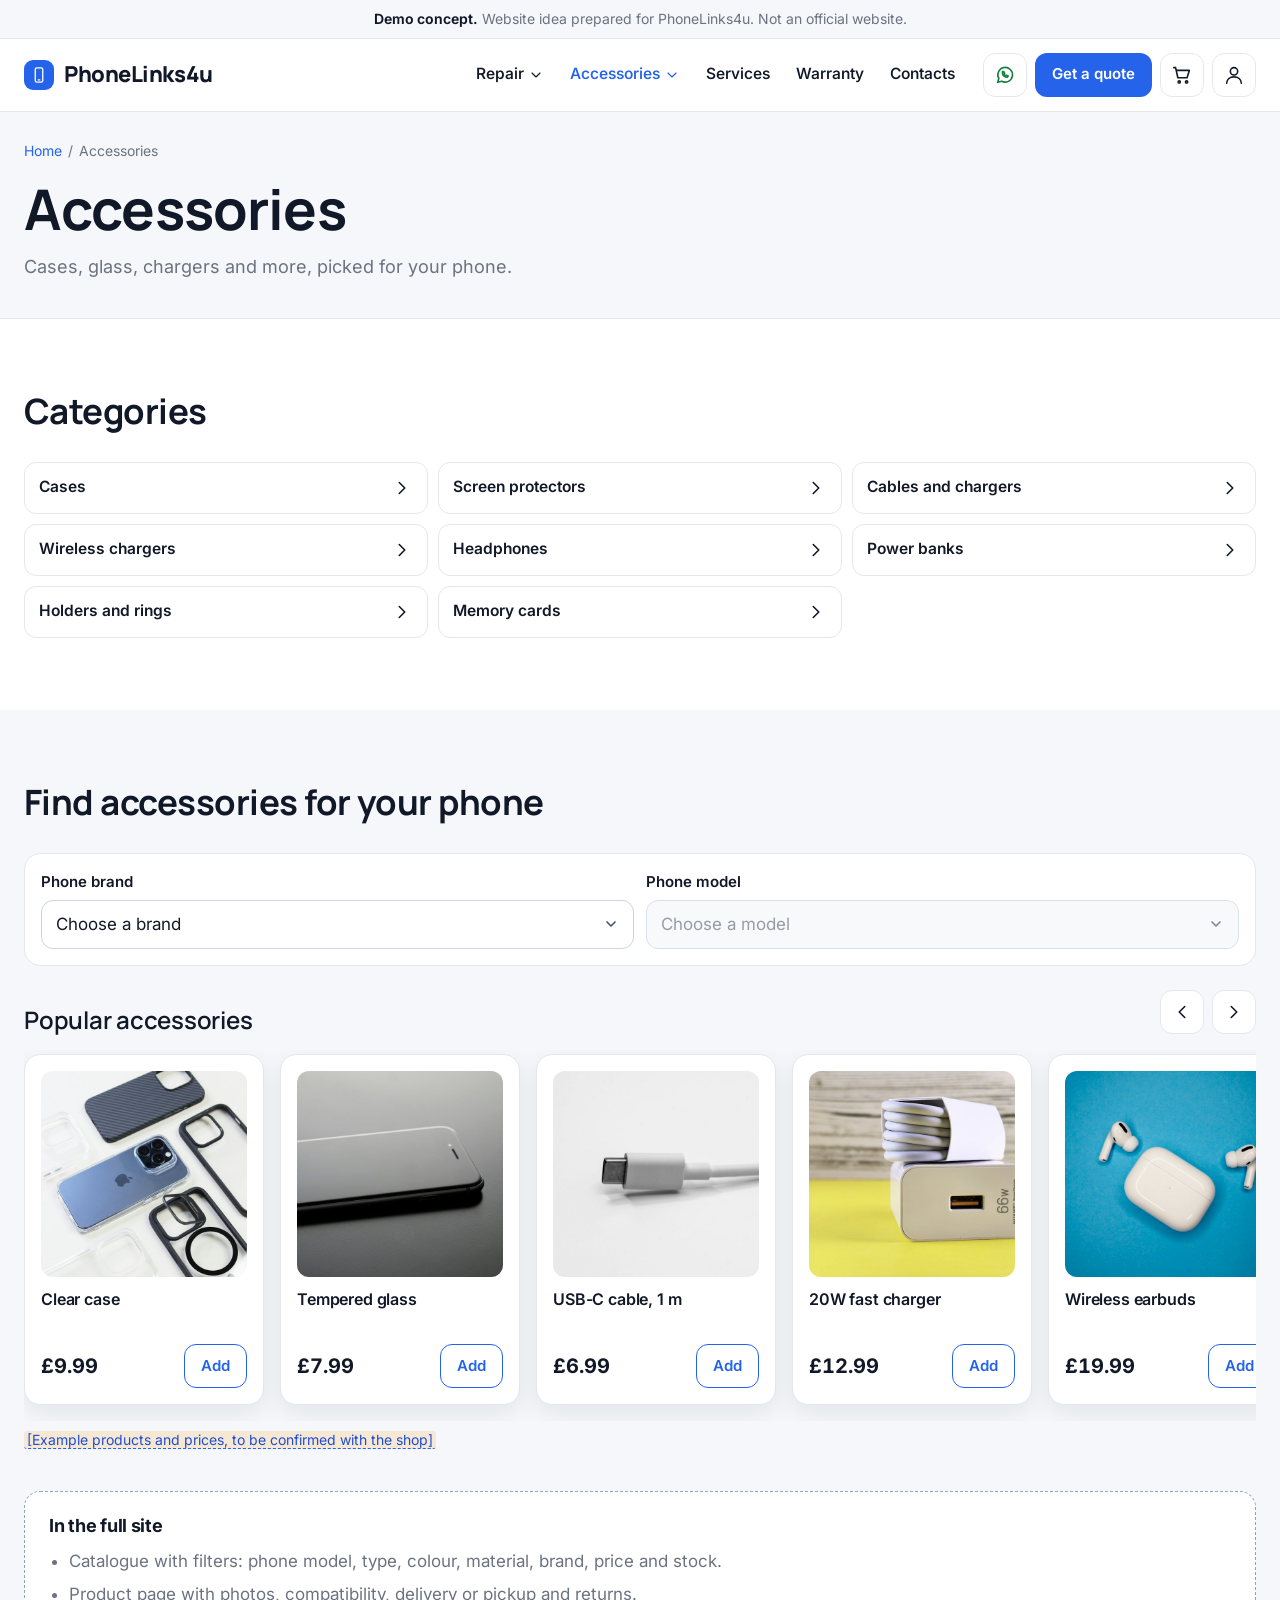
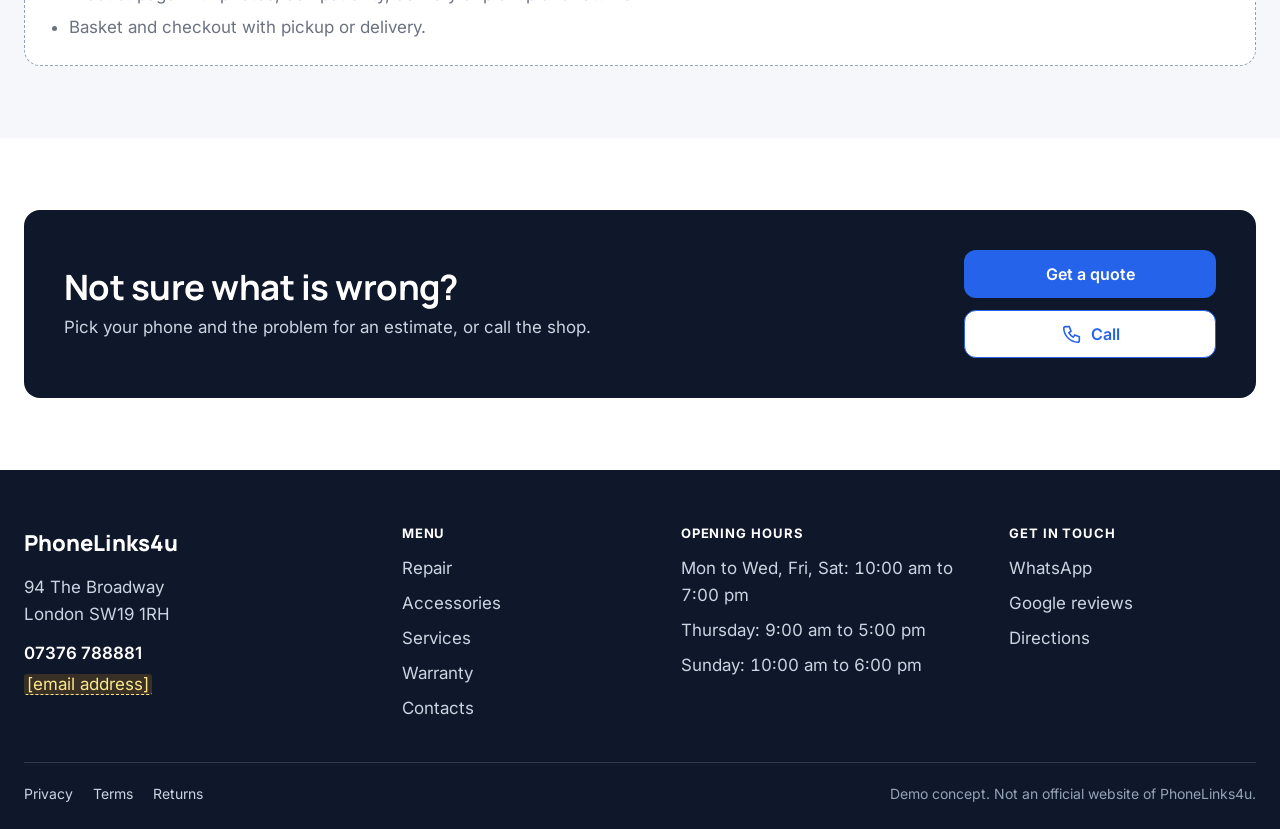
==== commit 36561d68: "Оновлення сторінок магазину та додавання зображень" ====
--- a/accessories/index.html
+++ b/accessories/index.html
@@ -107,43 +107,43 @@
       </div>
       <div class="carousel" data-carousel tabindex="0" aria-label="Accessories">
 <article class="card product" data-tpl="Clear case for {model}" data-generic="Clear case" data-specific="1">
-  <div class="thumb" role="img" aria-label="Product photo placeholder"><svg class="i " aria-hidden="true"><use href="#i-box"/></svg></div>
+  <div class="thumb"><img src="../assets/img/acc-case.jpg" alt="Clear phone case on an iPhone" width="600" height="600" loading="lazy" decoding="async"></div>
   <span class="tag" data-fit hidden>Fits your phone</span>
   <h3 data-name>Clear case</h3>
   <div class="row"><span class="price">£9.99</span><button class="btn btn-secondary btn-sm" type="button" data-fullsite>Add</button></div>
 </article>
 <article class="card product" data-tpl="Tempered glass for {model}" data-generic="Tempered glass" data-specific="1">
-  <div class="thumb" role="img" aria-label="Product photo placeholder"><svg class="i " aria-hidden="true"><use href="#i-screen"/></svg></div>
+  <div class="thumb"><img src="../assets/img/acc-glass.jpg" alt="Tempered glass screen protector on a phone" width="600" height="600" loading="lazy" decoding="async"></div>
   <span class="tag" data-fit hidden>Fits your phone</span>
   <h3 data-name>Tempered glass</h3>
   <div class="row"><span class="price">£7.99</span><button class="btn btn-secondary btn-sm" type="button" data-fullsite>Add</button></div>
 </article>
 <article class="card product" data-tpl="USB-C cable, 1 m" data-generic="USB-C cable, 1 m" data-specific="0">
-  <div class="thumb" role="img" aria-label="Product photo placeholder"><svg class="i " aria-hidden="true"><use href="#i-plug"/></svg></div>
+  <div class="thumb"><img src="../assets/img/acc-cable.jpg" alt="White USB-C cable" width="600" height="600" loading="lazy" decoding="async"></div>
   <span class="tag" data-fit hidden>Fits your phone</span>
   <h3 data-name>USB-C cable, 1 m</h3>
   <div class="row"><span class="price">£6.99</span><button class="btn btn-secondary btn-sm" type="button" data-fullsite>Add</button></div>
 </article>
 <article class="card product" data-tpl="20W fast charger" data-generic="20W fast charger" data-specific="0">
-  <div class="thumb" role="img" aria-label="Product photo placeholder"><svg class="i " aria-hidden="true"><use href="#i-plug"/></svg></div>
+  <div class="thumb"><img src="../assets/img/acc-charger.jpg" alt="Fast charger plug with cable" width="600" height="600" loading="lazy" decoding="async"></div>
   <span class="tag" data-fit hidden>Fits your phone</span>
   <h3 data-name>20W fast charger</h3>
   <div class="row"><span class="price">£12.99</span><button class="btn btn-secondary btn-sm" type="button" data-fullsite>Add</button></div>
 </article>
 <article class="card product" data-tpl="Wireless earbuds" data-generic="Wireless earbuds" data-specific="0">
-  <div class="thumb" role="img" aria-label="Product photo placeholder"><svg class="i " aria-hidden="true"><use href="#i-audio"/></svg></div>
+  <div class="thumb"><img src="../assets/img/acc-earbuds.jpg" alt="Wireless earbuds with charging case" width="600" height="600" loading="lazy" decoding="async"></div>
   <span class="tag" data-fit hidden>Fits your phone</span>
   <h3 data-name>Wireless earbuds</h3>
   <div class="row"><span class="price">£19.99</span><button class="btn btn-secondary btn-sm" type="button" data-fullsite>Add</button></div>
 </article>
 <article class="card product" data-tpl="Power bank 10,000 mAh" data-generic="Power bank 10,000 mAh" data-specific="0">
-  <div class="thumb" role="img" aria-label="Product photo placeholder"><svg class="i " aria-hidden="true"><use href="#i-battery"/></svg></div>
+  <div class="thumb"><img src="../assets/img/acc-powerbank.jpg" alt="Silver power bank" width="600" height="600" loading="lazy" decoding="async"></div>
   <span class="tag" data-fit hidden>Fits your phone</span>
   <h3 data-name>Power bank 10,000 mAh</h3>
   <div class="row"><span class="price">£17.99</span><button class="btn btn-secondary btn-sm" type="button" data-fullsite>Add</button></div>
 </article>
 <article class="card product" data-tpl="Phone ring holder" data-generic="Phone ring holder" data-specific="0">
-  <div class="thumb" role="img" aria-label="Product photo placeholder"><svg class="i " aria-hidden="true"><use href="#i-box"/></svg></div>
+  <div class="thumb"><img src="../assets/img/acc-ring.jpg" alt="Phone with a ring holder on the back" width="600" height="600" loading="lazy" decoding="async"></div>
   <span class="tag" data-fit hidden>Fits your phone</span>
   <h3 data-name>Phone ring holder</h3>
   <div class="row"><span class="price">£3.99</span><button class="btn btn-secondary btn-sm" type="button" data-fullsite>Add</button></div>
--- a/assets/css/base.css
+++ b/assets/css/base.css
@@ -368,3 +368,21 @@
 @media (prefers-reduced-motion: reduce) {
   *, *::before, *::after { animation: none !important; transition: none !important; scroll-behavior: auto !important; }
 }
+
+/* Photos (Unsplash, see assets/img/CREDITS.md) */
+.product .thumb { overflow: hidden; background: #F1F5F9; }
+.product .thumb img { width: 100%; height: 100%; object-fit: cover; display: block; transition: transform .3s ease; }
+.product:hover .thumb img { transform: scale(1.04); }
+.hero-bg { position: absolute; inset: 0; width: 100%; height: 100%; object-fit: cover; object-position: 30% center; opacity: .28; pointer-events: none; }
+.hero::after { content: ""; position: absolute; inset: 0; background: linear-gradient(90deg, var(--c-dark) 0%, rgb(15 23 42 / .55) 55%, rgb(15 23 42 / .85) 100%); pointer-events: none; }
+.hero > .container { position: relative; z-index: 1; }
+.brand-card { overflow: hidden; }
+.brand-img { display: block; width: calc(100% + 48px); max-width: none; margin: -24px -24px 16px; height: auto; aspect-ratio: 16 / 9; object-fit: cover; }
+.page-hero-grid { display: grid; gap: 8px 40px; align-items: center; }
+.page-hero-img { width: 100%; height: auto; aspect-ratio: 3 / 2; object-fit: cover; border-radius: var(--r-lg); box-shadow: var(--shadow); }
+@media (min-width: 900px) { .page-hero-grid { grid-template-columns: 1.2fr .8fr; } .page-hero-grid > nav { grid-column: 1 / -1; } .page-hero-grid > h1, .page-hero-grid > p { grid-column: 1; } .page-hero-grid > h1 { align-self: end; } .page-hero-grid > p { align-self: start; } .page-hero-img { grid-column: 2; grid-row: 2 / span 2; max-height: 280px; } }
+
+/* Repair and service card photos */
+.repair-card.has-img { overflow: hidden; padding-top: 0; }
+.repair-card .card-img { display: block; width: calc(100% + 48px); max-width: none; height: auto; margin: 0 -24px; aspect-ratio: 16 / 9; object-fit: cover; }
+.repair-card.has-img .ico { margin-top: -36px; position: relative; border: 3px solid #fff; box-sizing: content-box; box-shadow: var(--shadow); background: var(--c-accent-soft); }
